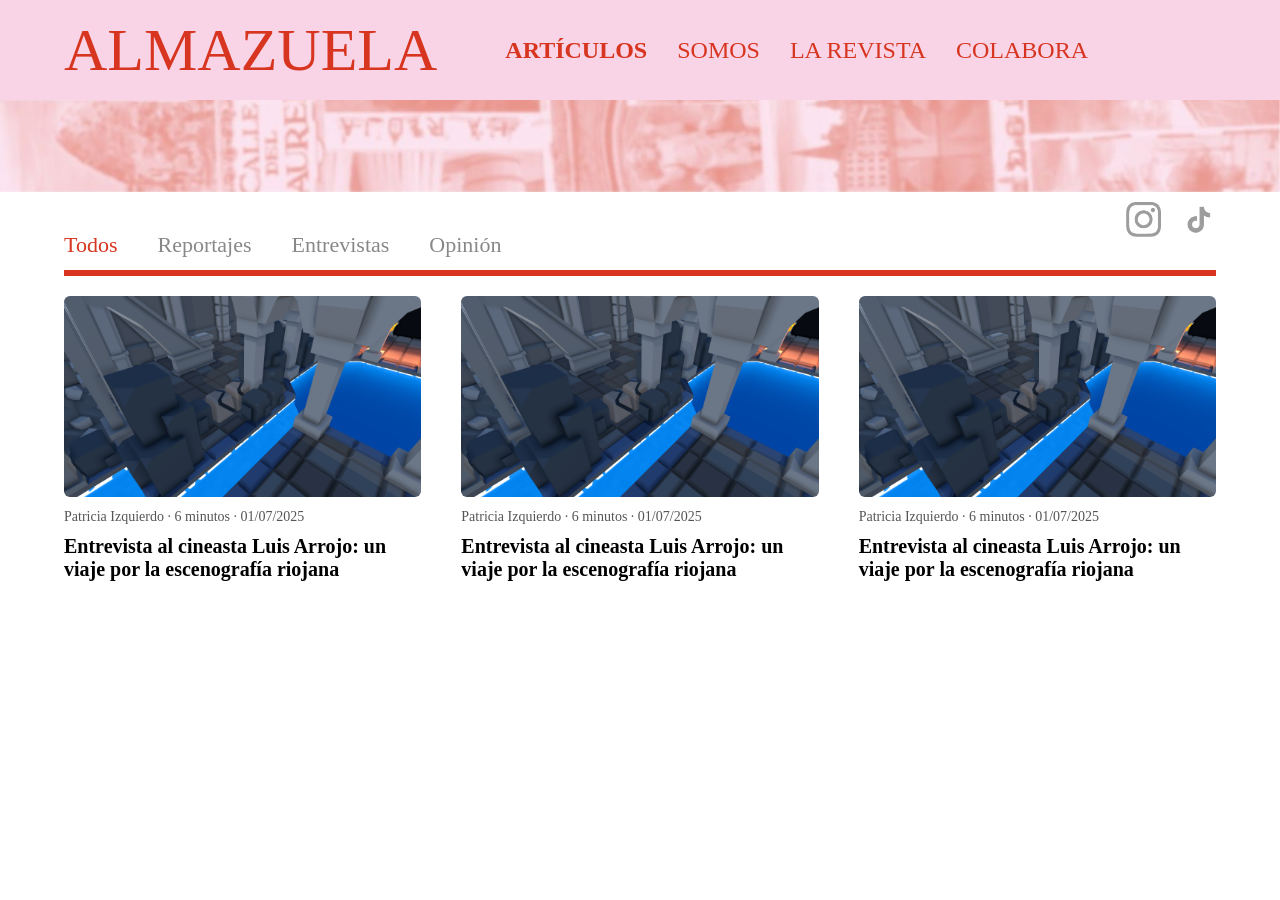
==== index.html @ 8d4330dc "Subpages" ====
<!DOCTYPE html> 
<html lang="es"> 
<head> 
    <meta charset="UTF-8" />
    <meta name="viewport" content="width=device-width, initial-scale=1.0" /> 
    <title>Mi Web en GitHub Pages</title> <link rel="stylesheet" href="css/styles.css" />

</head>
<body>
    <header id="js-header">
        <h1 id="logo">ALMAZUELA</h1>
        <nav>
            <a class="headerLinkSelected">ARTÍCULOS</a>
            <a class="headerLink" href="aboutUs.html">SOMOS</a>
            <a class="headerLink" href="magazine.html">LA REVISTA</a>
            <a class="headerLink" href="collaborate.html">COLABORA</a>
        </nav>
    </header>

    <div class="flag">
        <img class="flag-img" src="img/Header.png" alt="flag"/>

        <div class="social-bar"> 
            <a href="https://www.instagram.com/almazuelarevista/" target="_blank">
                <img src="img/Instagram.png" alt="Instagram" class="social-icon">
            </a>
            <a href="https://www.tiktok.com/">
                <img src="img/Tiktok.png" alt="Tiktok" class="social-icon">
            </a>
        </div>
    </div>


    <div class="selector">
        <button class="selector-btn active" data-filter="todos">Todos</button>
        <button class="selector-btn" data-filter="reportajes">Reportajes</button>
        <button class="selector-btn" data-filter="entrevistas">Entrevistas</button>
        <button class="selector-btn" data-filter="opinion">Opinión</button>
    </div>

    <div id="articles-container" class="articles-grid"></div>
    
    <script src="js/header.js"></script>
    <script src="js/data.js"></script>
    <script src="js/articles.js"></script>

</body>
---- css/styles.css ----
@font-face {
    font-family: "Bright Sunshine";
    src: url("../fonts/BrightSunshineDemo.ttf") format("truetype");
    font-weight: normal;
    font-style: normal;
}

body {
    margin: 0;
    padding: 0;
    box-sizing: border-box;
}

*, *::before, *::after {
    box-sizing: inherit;
}

a {
    text-decoration: none;
    color: #fcfcfc;
    font-weight: 300;
    transition: color 0.3s;
}

a:hover {
    color: #fff;
}

header {
    width: 100%;
    height: 100px;
    position: fixed;
    top: 0;
    left: 0;
    z-index: 999;
    background-color: #F9D3E6;
    display: flex;
    align-items: center;
    justify-content: space-between;
    transition: height 0.3s;
}

#logo {
    margin-left: 5%;
    font-family: Impact;
    font-size: 60px;
    font-weight: 400;
    color: #D7351F;
    line-height: 1;
    transition: all 0.3s;
}

header nav {
    margin-right: 15%;
    display: flex;
    gap: 30px;
}

header nav a {
    font-family: "Segoe UI";
    font-size: 24px;
    color: #D7351F;
    font-weight: 400;
    transition: color 0.3s;
}

.headerLinkSelected {
    font-weight: 700;
}

header nav a:hover {
    color: #fff;
}

header.smaller {
    height: 75px;
}

header.smaller #logo {
    font-size: 35px;
    line-height: 75px;
}

header.smaller nav a {
    line-height: 75px;
}


.social-bar {
    position: fixed;
    top: 110px;
    right: 5%;
    display: flex;
    gap: 20px;
}

.social-icon {
    width: 35px;
    height: 35px;
    object-fit: contain;
    cursor: pointer;
    transition: transform 0.2s;
}

.social-icon:hover {
    transform: scale(1.15);
}

footer {
    background-color: #3c3c3c;
    text-align: center;
    min-height: 17em;
    color: #bababa;
}

footer a {
    text-decoration: underline;
    color: #bababa;
}

footer a:hover {
    color: #fd5559;
}

footer ul {
    list-style: none;
    margin-top: 2em;
    padding: 0;
}

footer ul li {
    margin: 0;
    padding: 0;
}

@media (max-width: 760px) {
    header {
        flex-direction: column;
        height: auto;
        padding: 10px 0;
    }

    header h1#logo {
        margin-left: 0;
        text-align: center;
        font-size: 40px;
        line-height: 1.2;
    }

    header nav {
        margin-right: 0;
        gap: 15px;
    }

    header nav a {
        line-height: 40px;
    }

    .social-bar {
        position: static;
        justify-content: center;
        margin-top: 10px;
    }
}

@media (max-width: 600px) {
    footer a {
        display: block;
    }
}

.flag {
    position: relative;
    margin-top: 70px;
    width: 100%;
    z-index: 1;
}

.flag-img {
    width: 100%;
    height: auto; 
    display: block;
}

.social-bar {
    position: absolute;
    top: 100%;
    right: 5%;
    margin-top: 10px;
    display: flex;
    gap: 20px;
}

.social-icon {
    width: 35px;
    height: 35px;
    object-fit: contain;
    cursor: pointer;
    transition: transform 0.2s ease;
}

.social-icon:hover {
    transform: scale(1.15);
}


.selector {
    margin: 40px auto 20px auto;
    width: 90%;
    display: flex;
    gap: 40px;
    padding-bottom: 12px;
    border-bottom: 6px solid #D7351F;
}

.selector-btn {
    background: none;
    border: none;
    font-size: 22px;
    font-family: 'Segoe UI';
    color: #888;
    cursor: pointer;
    padding: 0;
    transition: color 0.2s ease;
}

.selector-btn:hover {
    color: #D7351F;
}

.selector-btn.active {
    color: #D7351F;
}

.selector-btn.active::after {
    content: none;
}

.articles-grid {
    width: 90%;
    margin: 0 auto;
    display: grid;
    grid-template-columns: repeat(3, 1fr);
    gap: 40px;
}

.articles {
    cursor: pointer;
    font-family: "Segoe UI";
}

.articles img {
    width: 100%;
    height: auto;
    border-radius: 6px;
}

.articles .meta {
    font-size: 14px;
    color: #555;
    margin-top: 8px;
    font-family: "Segoe UI";
}

.articles .titulo {
    font-size: 20px;
    font-weight: bold;
    margin-top: 10px;
    font-family: "Segoe UI";
}

.article-wrapper {
    width: 33%;
    margin: 150px auto;
    font-family: "Segoe UI";
    color: black;
}

.article-title {
    font-size: 36px;
    font-weight: 700;
    margin-bottom: 10px;
}

.article-meta {
    font-size: 14px;
    color: #777;
    margin-bottom: 25px;
}

.article-subtitle {
    font-size: 24px;
    font-weight: 700;
    color: #D7351F;
    margin-bottom: 20px;
}

.article-body {
    font-size: 18px;
    line-height: 1.6;
    margin-bottom: 30px;
}

.article-image {
    width: 100%;
    margin-bottom: 5px;
}

.article-caption {
    font-size: 14px;
    font-style: italic;
    color: #555;
    margin-bottom: 40px;
}

/* --- ABOUT US PAGE --- */

.about-wrapper {
    width: 50%;
    margin: 180px auto 120px;
    font-family: "Segoe UI";
    color: black;
    text-align: center;
}

.about-title {
    font-size: 70px;
    font-weight: 500;
    font-family: Impact, Haettenschweiler, 'Arial Narrow Bold', sans-serif;
    color: #D7351F;
    margin-bottom: 0px;
    text-align: center;
}

.about-title-2 {
    font-family: "Bright Sunshine", "Segoe UI", sans-serif;
    font-size: 200px;
    font-weight: normal;
    color: #D7351F;
    margin-top: 0px;
    margin-bottom: 30px;
    text-align: center;
}

.about-subtitle {
    font-size: 60px;
    font-weight: 500;
    font-family: Impact, Haettenschweiler, 'Arial Narrow Bold', sans-serif;
    color: #000;
    margin-bottom: 40px;
    text-align: center;
}

.about-body {
    font-size: 20px;
    line-height: 1.7;
    margin-bottom: 25px;
    text-align: justify;
    margin-left: auto;
    margin-right: auto;
}

.about-image {
    width: 100%;
    margin-top: 20px;
}

/* --- MAGAZINE --- */

.magazine-wrapper {
    width: 70%;
    margin: 180px auto 120px;
    font-family: "Segoe UI";
    color: black;
    text-align: center;
}

.magazine-grid {
    display: grid;
    grid-template-columns: 1fr 1fr;
    gap: 60px;
}

.magazine-item {
    text-align: center;
}

.magazine-number {
    font-size: 70px;
    font-weight: 500;
    font-family: Impact, Haettenschweiler, 'Arial Narrow Bold', sans-serif;
    color: #D7351F;
    margin-bottom: 0px;
    text-align: center;
}

.magazine-name {
    font-family: "Bright Sunshine", "Segoe UI", sans-serif;
    font-size: 70px;
    font-weight: normal;
    color: #D7351F;
    margin-top: 0px;
    margin-bottom: 30px;
    text-align: center;
}

.magazine-image {
    width: 100%;
    max-width: 420px;
    height: auto;
    margin: 0 auto 15px;
    display: block;
    object-fit: contain;
    transition: transform 0.3s ease;
}

.magazine-image:hover {
    transform: scale(1.05);
}


.magazine-link {
    font-size: 18px;
    color: #D7351F;
    text-decoration: none;
    font-weight: 600;
}

/* --- COLLABORATE --- */

.collaborate {
  width: 60vw;
  max-width: none;
  margin: 40px auto;
  padding: 0 20px;
  font-family: "Inter", sans-serif;
  color: #222;
}

.collaborate-mail-link {
  color: inherit !important;
  font-weight: 700;
  text-decoration: none;
  display: inline !important;
  margin: 0 !important;
}

.collaborators-title,
.intro-section p {
  font-size: 20px;
  font-family: 'Segoe UI', Tahoma, Geneva, Verdana, sans-serif;
  line-height: 1.6;
  margin-bottom: 20px;
  text-align: justify;
}

.intro-section a {
  display: block;
  text-align: center;
  font-size: 60px;
  font-weight: 500;
  font-family: Impact, Haettenschweiler, 'Arial Narrow Bold', sans-serif;
  color: #000;
  margin-bottom: 40px;
}

.intro-section a.collaborate-mail-link {
  display: inline;
  font-size: inherit;
  font-family: inherit;
  font-weight: 700;
  color: inherit;
  margin: 0;
  text-align: inherit;
  text-decoration: none;
}

.intro-section a:hover {
  text-decoration: underline;
}

.collaborators-title {
  width: 60vw;
  margin: 40px auto 20px auto;
  font-size: 20px;
  font-family: "Inter", sans-serif;
  line-height: 1.6;
  text-align: left;
}

.contributors-section {
  width: 80vw;
  margin: 20px auto 60px auto;
  display: flex;
  justify-content: space-between;
  gap: 20px;
  font-family: "Inter", sans-serif;
  color: #222;
}

.contributor {
  display: flex;
  flex-direction: column;
  align-items: center;
  width: 18%;
  text-align: center;
}

.contributor img {
  width: 100%;
  max-width: 80%;
  height: auto;
  object-fit: cover;
  border-radius: 6px;
  margin-bottom: 10px;
}

.contributor-name {
  font-weight: 400;
  font-size: 24px;
  margin: 8px 0 2px 0;
  font-family: Impact, Haettenschweiler, 'Arial Narrow Bold', sans-serif
}

.contributor-role {
  font-size: 16px;
  line-height: 1.3;
  margin: 0;
  font-family: 'Segoe UI', Tahoma, Geneva, Verdana, sans-serif;
}
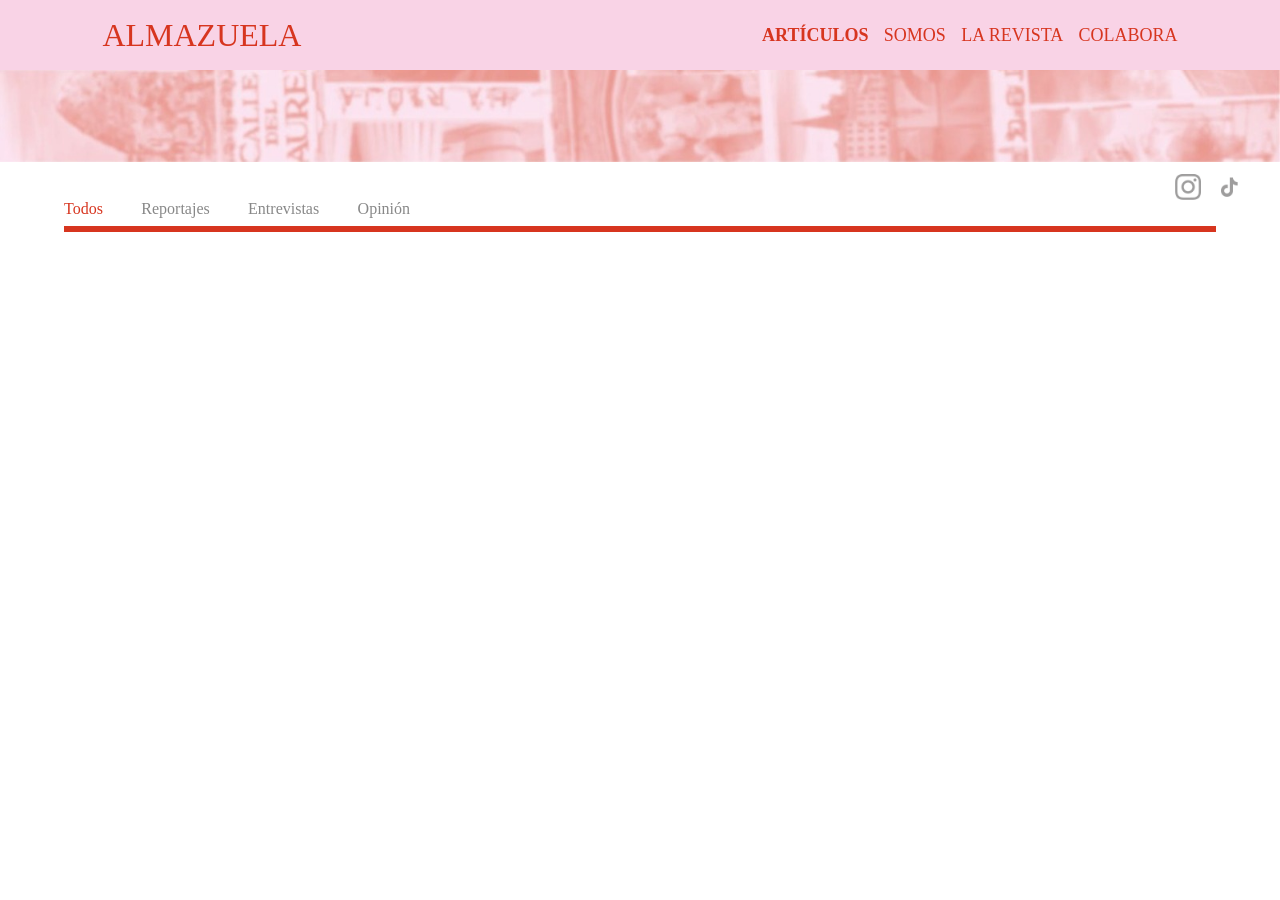
==== commit df775eab: "Several code changes" ====
--- a/index.html
+++ b/index.html
@@ -3,19 +3,25 @@
 <head> 
     <meta charset="UTF-8" />
     <meta name="viewport" content="width=device-width, initial-scale=1.0" /> 
-    <title>Mi Web en GitHub Pages</title> <link rel="stylesheet" href="css/styles.css" />
+    <title>Almazuela</title> <link rel="stylesheet" href="css/styles.css" />
 
 </head>
 <body>
     <header id="js-header">
-        <h1 id="logo">ALMAZUELA</h1>
-        <nav>
+        <h1 id="logo">
+            <a href="aboutUs.html">ALMAZUELA</a>
+        </h1>
+
+        <button class="menu-toggle" id="menuToggle">☰</button>
+
+        <nav id="mobileMenu">
             <a class="headerLinkSelected">ARTÍCULOS</a>
             <a class="headerLink" href="aboutUs.html">SOMOS</a>
             <a class="headerLink" href="magazine.html">LA REVISTA</a>
             <a class="headerLink" href="collaborate.html">COLABORA</a>
         </nav>
     </header>
+
 
     <div class="flag">
         <img class="flag-img" src="img/Header.png" alt="flag"/>
@@ -24,7 +30,7 @@
             <a href="https://www.instagram.com/almazuelarevista/" target="_blank">
                 <img src="img/Instagram.png" alt="Instagram" class="social-icon">
             </a>
-            <a href="https://www.tiktok.com/">
+            <a href="https://www.tiktok.com/discover/almazuela">
                 <img src="img/Tiktok.png" alt="Tiktok" class="social-icon">
             </a>
         </div>
--- a/css/styles.css
+++ b/css/styles.css
@@ -1,3 +1,7 @@
+/* --------------------------------------------- */
+/* RESET + GLOBAL */
+/* --------------------------------------------- */
+
 @font-face {
     font-family: "Bright Sunshine";
     src: url("../fonts/BrightSunshineDemo.ttf") format("truetype");
@@ -5,14 +9,15 @@
     font-style: normal;
 }
 
+*,
+*::before,
+*::after {
+    box-sizing: border-box;
+}
+
 body {
     margin: 0;
     padding: 0;
-    box-sizing: border-box;
-}
-
-*, *::before, *::after {
-    box-sizing: inherit;
 }
 
 a {
@@ -20,15 +25,20 @@
     color: #fcfcfc;
     font-weight: 300;
     transition: color 0.3s;
+    font-size: clamp(14px, 0.9vw, 20px);
 }
 
 a:hover {
     color: #fff;
 }
 
+/* --------------------------------------------- */
+/* HEADER */
+/* --------------------------------------------- */
+
 header {
     width: 100%;
-    height: 100px;
+    height: clamp(70px, 4vw, 100px);
     position: fixed;
     top: 0;
     left: 0;
@@ -37,186 +47,126 @@
     display: flex;
     align-items: center;
     justify-content: space-between;
-    transition: height 0.3s;
+    padding: 0 clamp(10px, 2vw, 40px);
 }
 
 #logo {
-    margin-left: 5%;
+    margin-left: clamp(10px, 3vw, 125px);
     font-family: Impact;
-    font-size: 60px;
+    font-size: clamp(32px, 2.4vw, 60px);
     font-weight: 400;
     color: #D7351F;
     line-height: 1;
-    transition: all 0.3s;
-}
-
-header nav {
-    margin-right: 15%;
+}
+
+#logo a {
+    all: inherit;         
+    text-decoration: none;
+    display: inline-block;
+}
+
+
+#mobileMenu {
     display: flex;
-    gap: 30px;
-}
-
-header nav a {
+    margin-right: clamp(10px, 6vw, 375px);
+    gap: clamp(10px, 1.2vw, 30px);
+}
+
+#mobileMenu a {
     font-family: "Segoe UI";
-    font-size: 24px;
+    font-size: clamp(18px, 1.2vw, 24px);
     color: #D7351F;
     font-weight: 400;
-    transition: color 0.3s;
 }
 
 .headerLinkSelected {
-    font-weight: 700;
-}
-
-header nav a:hover {
-    color: #fff;
-}
+    font-weight: 800 !important;
+} 
+
+.menu-toggle {
+    display: none;
+    background: none;
+    border: none;
+    font-size: clamp(28px, 1.6vw, 40px);
+    color: #D7351F;
+    cursor: pointer;
+    margin-right: clamp(10px, 2vw, 40px);
+}
+
+/* HEADER SCROLL */
 
 header.smaller {
-    height: 75px;
+    height: clamp(60px, 3vw, 75px);
 }
 
 header.smaller #logo {
-    font-size: 35px;
-    line-height: 75px;
-}
-
-header.smaller nav a {
-    line-height: 75px;
-}
-
+    font-size: clamp(24px, 1.4vw, 35px);
+}
+
+header.smaller #mobileMenu a {
+    line-height: clamp(30px, 2vw, 75px);
+}
+
+/* --------------------------------------------- */
+/* SOCIAL BAR */
+/* --------------------------------------------- */
 
 .social-bar {
-    position: fixed;
-    top: 110px;
-    right: 5%;
+    position: absolute;
+    top: 100%;
+    right: clamp(10px, 3vw, 80px);
+    margin-top: clamp(10px, 1vw, 20px);
     display: flex;
-    gap: 20px;
+    gap: clamp(10px, 1.2vw, 20px);
 }
 
 .social-icon {
-    width: 35px;
-    height: 35px;
+    width: clamp(20px, 2vw, 35px);
+    height: clamp(20px, 2vw, 35px);
     object-fit: contain;
     cursor: pointer;
     transition: transform 0.2s;
+    border-radius: clamp(2px, 0.4vw, 6px);
 }
 
 .social-icon:hover {
     transform: scale(1.15);
 }
 
-footer {
-    background-color: #3c3c3c;
-    text-align: center;
-    min-height: 17em;
-    color: #bababa;
-}
-
-footer a {
-    text-decoration: underline;
-    color: #bababa;
-}
-
-footer a:hover {
-    color: #fd5559;
-}
-
-footer ul {
-    list-style: none;
-    margin-top: 2em;
-    padding: 0;
-}
-
-footer ul li {
-    margin: 0;
-    padding: 0;
-}
-
-@media (max-width: 760px) {
-    header {
-        flex-direction: column;
-        height: auto;
-        padding: 10px 0;
-    }
-
-    header h1#logo {
-        margin-left: 0;
-        text-align: center;
-        font-size: 40px;
-        line-height: 1.2;
-    }
-
-    header nav {
-        margin-right: 0;
-        gap: 15px;
-    }
-
-    header nav a {
-        line-height: 40px;
-    }
-
-    .social-bar {
-        position: static;
-        justify-content: center;
-        margin-top: 10px;
-    }
-}
-
-@media (max-width: 600px) {
-    footer a {
-        display: block;
-    }
-}
+/* --------------------------------------------- */
+/* FLAG SECTION */
+/* --------------------------------------------- */
 
 .flag {
     position: relative;
-    margin-top: 70px;
+    margin-top: clamp(40px, 3vw, 70px);
     width: 100%;
     z-index: 1;
 }
 
 .flag-img {
     width: 100%;
-    height: auto; 
+    height: auto;
     display: block;
 }
 
-.social-bar {
-    position: absolute;
-    top: 100%;
-    right: 5%;
-    margin-top: 10px;
-    display: flex;
-    gap: 20px;
-}
-
-.social-icon {
-    width: 35px;
-    height: 35px;
-    object-fit: contain;
-    cursor: pointer;
-    transition: transform 0.2s ease;
-}
-
-.social-icon:hover {
-    transform: scale(1.15);
-}
-
+/* --------------------------------------------- */
+/* SELECTOR SUPERIOR */
+/* --------------------------------------------- */
 
 .selector {
-    margin: 40px auto 20px auto;
+    margin: clamp(20px, 3vw, 40px) auto clamp(10px, 2vw, 20px) auto;
     width: 90%;
     display: flex;
-    gap: 40px;
-    padding-bottom: 12px;
-    border-bottom: 6px solid #D7351F;
+    gap: clamp(20px, 3vw, 40px);
+    padding-bottom: clamp(6px, 0.6vw, 12px);
+    border-bottom: clamp(3px, 0.6vw, 6px) solid #D7351F;
 }
 
 .selector-btn {
     background: none;
     border: none;
-    font-size: 22px;
+    font-size: clamp(16px, 1.2vw, 22px);
     font-family: 'Segoe UI';
     color: #888;
     cursor: pointer;
@@ -232,16 +182,16 @@
     color: #D7351F;
 }
 
-.selector-btn.active::after {
-    content: none;
-}
+/* --------------------------------------------- */
+/* ARTICLES GRID */
+/* --------------------------------------------- */
 
 .articles-grid {
     width: 90%;
     margin: 0 auto;
     display: grid;
     grid-template-columns: repeat(3, 1fr);
-    gap: 40px;
+    gap: clamp(20px, 3vw, 40px);
 }
 
 .articles {
@@ -252,279 +202,394 @@
 .articles img {
     width: 100%;
     height: auto;
-    border-radius: 6px;
+    border-radius: clamp(2px, 0.4vw, 6px);
 }
 
 .articles .meta {
-    font-size: 14px;
+    font-size: clamp(12px, 0.8vw, 14px);
     color: #555;
-    margin-top: 8px;
-    font-family: "Segoe UI";
+    margin-top: clamp(4px, 0.6vw, 8px);
 }
 
 .articles .titulo {
-    font-size: 20px;
+    font-size: clamp(16px, 1.2vw, 20px);
     font-weight: bold;
-    margin-top: 10px;
-    font-family: "Segoe UI";
-}
+    margin-top: clamp(6px, 0.8vw, 10px);
+}
+
+/* --------------------------------------------- */
+/* ARTICLE PAGE */
+/* --------------------------------------------- */
 
 .article-wrapper {
-    width: 33%;
-    margin: 150px auto;
+    width: clamp(260px, 33%, 900px);
+    margin: clamp(80px, 10vw, 150px) auto;
     font-family: "Segoe UI";
     color: black;
 }
 
 .article-title {
-    font-size: 36px;
+    font-size: clamp(24px, 2vw, 36px);
     font-weight: 700;
-    margin-bottom: 10px;
+    margin-bottom: clamp(6px, 0.8vw, 10px);
 }
 
 .article-meta {
-    font-size: 14px;
+    font-size: clamp(12px, 0.8vw, 14px);
     color: #777;
-    margin-bottom: 25px;
+    margin-bottom: clamp(15px, 1.6vw, 25px);
 }
 
 .article-subtitle {
-    font-size: 24px;
+    font-size: clamp(18px, 1.6vw, 24px);
     font-weight: 700;
     color: #D7351F;
-    margin-bottom: 20px;
+    margin-bottom: clamp(10px, 1.2vw, 20px);
 }
 
 .article-body {
-    font-size: 18px;
+    font-size: clamp(14px, 1.2vw, 18px);
     line-height: 1.6;
-    margin-bottom: 30px;
+    margin-bottom: clamp(20px, 2vw, 30px);
 }
 
 .article-image {
     width: 100%;
-    margin-bottom: 5px;
+    margin-bottom: clamp(4px, 0.6vw, 5px);
 }
 
 .article-caption {
-    font-size: 14px;
+    font-size: clamp(12px, 0.8vw, 14px);
     font-style: italic;
     color: #555;
-    margin-bottom: 40px;
-}
-
-/* --- ABOUT US PAGE --- */
-
-.about-wrapper {
-    width: 50%;
-    margin: 180px auto 120px;
+    margin-bottom: clamp(20px, 3vw, 40px);
+}
+
+/* --------------------------------------------- */
+/* MAGAZINE */
+/* --------------------------------------------- */
+
+.magazine-wrapper {
+    width: clamp(300px, 70%, 1800px);
+    margin: clamp(120px, 12vw, 180px) auto clamp(80px, 8vw, 120px);
     font-family: "Segoe UI";
     color: black;
     text-align: center;
 }
 
-.about-title {
-    font-size: 70px;
+.magazine-grid {
+    display: grid;
+    grid-template-columns: 1fr 1fr;
+    gap: clamp(30px, 4vw, 60px);
+}
+
+.magazine-item {
+    text-align: center;
+}
+
+.magazine-number {
+    font-size: clamp(40px, 3vw, 70px);
     font-weight: 500;
     font-family: Impact, Haettenschweiler, 'Arial Narrow Bold', sans-serif;
     color: #D7351F;
-    margin-bottom: 0px;
+    margin-bottom: 0;
+}
+
+.magazine-name {
+    font-family: "Bright Sunshine", "Segoe UI", sans-serif;
+    font-size: clamp(40px, 4vw, 70px);
+    font-weight: normal;
+    color: #D7351F;
+    margin-top: 0;
+    margin-bottom: clamp(10px, 2vw, 30px);
+}
+
+.magazine-image {
+    width: 100%;
+    max-width: clamp(200px, 16vw, 420px);
+    height: auto;
+    margin: 0 auto clamp(10px, 1.2vw, 15px);
+    display: block;
+    object-fit: contain;
+    transition: transform 0.3s ease;
+    border-radius: clamp(2px, 0.4vw, 6px);
+}
+
+.magazine-image:hover {
+    transform: scale(1.05);
+}
+
+.magazine-link {
+    font-size: clamp(14px, 1.2vw, 18px);
+    color: #D7351F;
+    text-decoration: none;
+    font-weight: 600;
+}
+
+/* --------------------------------------------- */
+/* ABOUT US */
+/* --------------------------------------------- */
+
+.about-wrapper {
+    width: clamp(300px, 50%, 1250px);
+    margin: clamp(120px, 12vw, 180px) auto clamp(80px, 8vw, 120px);
+    font-family: "Segoe UI";
+    color: black;
     text-align: center;
+}
+
+.about-title {
+    font-size: clamp(40px, 3vw, 70px);
+    font-weight: 500;
+    font-family: Impact, Haettenschweiler, 'Arial Narrow Bold', sans-serif;
+    color: #D7351F;
+    margin-bottom: 0;
 }
 
 .about-title-2 {
     font-family: "Bright Sunshine", "Segoe UI", sans-serif;
-    font-size: 200px;
-    font-weight: normal;
-    color: #D7351F;
-    margin-top: 0px;
-    margin-bottom: 30px;
-    text-align: center;
-}
-
-.about-subtitle {
-    font-size: 60px;
+    font-size: clamp(80px, 8vw, 200px);
+    color: #D7351F;
+    margin-top: 0;
+    margin-bottom: clamp(10px, 2vw, 30px);
+}
+
+.about-title-3 {
+    font-family: "Bright Sunshine", "Segoe UI", sans-serif;
+    font-size: clamp(50px, 4vw, 100px);
+    color: #D7351F;
+    margin-top: 0;
+    margin-bottom: clamp(-20px, -1vw, -30px);
+}
+
+.about-title-4 {
+    font-size: clamp(40px, 3vw, 70px);
     font-weight: 500;
     font-family: Impact, Haettenschweiler, 'Arial Narrow Bold', sans-serif;
-    color: #000;
-    margin-bottom: 40px;
-    text-align: center;
-}
-
-.about-body {
-    font-size: 20px;
+    color: #D7351F;
+    margin-top: clamp(-20px, -1vw, -30px);
+    margin-bottom: clamp(20px, 3vw, 40px);
+}
+
+.about-body,
+.about-body-2,
+.about-body-3 {
+    font-size: clamp(14px, 1.2vw, 20px);
     line-height: 1.7;
-    margin-bottom: 25px;
+    margin-bottom: clamp(15px, 1.6vw, 25px);
     text-align: justify;
     margin-left: auto;
     margin-right: auto;
 }
 
+.about-body-3 {
+    color: #D7351F;
+}
+
 .about-image {
     width: 100%;
-    margin-top: 20px;
-}
-
-/* --- MAGAZINE --- */
-
-.magazine-wrapper {
-    width: 70%;
-    margin: 180px auto 120px;
+    height: clamp(250px, 22vw, 550px);
+    object-fit: cover;
+    display: block;
+    margin: clamp(20px, 3vw, 40px) 0;
+    border-radius: clamp(2px, 0.4vw, 6px);
+}
+
+/* --------------------------------------------- */
+/* TEAM SECTION */
+/* --------------------------------------------- */
+
+.team-section {
+    width: 100%;
+    margin: clamp(40px, 4vw, 60px) auto clamp(80px, 8vw, 120px);
+    display: flex;
+    justify-content: space-between;
+    gap: clamp(20px, 3vw, 40px);
+}
+
+.team-leader {
+    width: 100%;
+    height: clamp(250px, 22vw, 550px);
+    object-fit: cover;
+    display: block;
+    margin-top: clamp(20px, 3vw, 40px);
+    margin-bottom: clamp(6px, 0.8vw, 10px);
+    border-radius: clamp(2px, 0.4vw, 6px);
+}
+
+.team-member {
+    width: 33%;
+    text-align: center;
     font-family: "Segoe UI";
-    color: black;
+}
+
+.team-member img {
+    width: 100%;
+    aspect-ratio: 3 / 4;
+    object-fit: cover;
+    border-radius: clamp(2px, 0.4vw, 6px);
+    margin-bottom: clamp(6px, 0.8vw, 10px);
+}
+
+.team-role {
+    font-size: clamp(12px, 1vw, 16px);
+    line-height: 1.4;
+    margin-top: clamp(4px, 0.6vw, 5px);
+}
+
+/* --------------------------------------------- */
+/* COLLABORATE */
+/* --------------------------------------------- */
+
+.collaborate {
+    width: clamp(300px, 60vw, 1500px);
+    margin: clamp(20px, 4vw, 40px) auto;
+    padding: 0 clamp(10px, 2vw, 20px);
+    font-family: "Inter", sans-serif;
+    color: #222;
+}
+
+.collaborate-mail-link {
+    color: inherit;
+    font-weight: 700;
+    text-decoration: none;
+}
+
+.intro-section p {
+    font-size: clamp(14px, 1.2vw, 20px);
+    line-height: 1.6;
+    margin-bottom: clamp(10px, 2vw, 20px);
+    text-align: justify;
+}
+
+.intro-section a {
+    display: block;
     text-align: center;
 }
 
-.magazine-grid {
-    display: grid;
-    grid-template-columns: 1fr 1fr;
-    gap: 60px;
-}
-
-.magazine-item {
-    text-align: center;
-}
-
-.magazine-number {
-    font-size: 70px;
-    font-weight: 500;
-    font-family: Impact, Haettenschweiler, 'Arial Narrow Bold', sans-serif;
-    color: #D7351F;
-    margin-bottom: 0px;
-    text-align: center;
-}
-
-.magazine-name {
-    font-family: "Bright Sunshine", "Segoe UI", sans-serif;
-    font-size: 70px;
-    font-weight: normal;
-    color: #D7351F;
-    margin-top: 0px;
-    margin-bottom: 30px;
-    text-align: center;
-}
-
-.magazine-image {
-    width: 100%;
-    max-width: 420px;
-    height: auto;
-    margin: 0 auto 15px;
-    display: block;
-    object-fit: contain;
-    transition: transform 0.3s ease;
-}
-
-.magazine-image:hover {
-    transform: scale(1.05);
-}
-
-
-.magazine-link {
-    font-size: 18px;
-    color: #D7351F;
-    text-decoration: none;
-    font-weight: 600;
-}
-
-/* --- COLLABORATE --- */
-
-.collaborate {
-  width: 60vw;
-  max-width: none;
-  margin: 40px auto;
-  padding: 0 20px;
-  font-family: "Inter", sans-serif;
-  color: #222;
-}
-
-.collaborate-mail-link {
-  color: inherit !important;
-  font-weight: 700;
-  text-decoration: none;
-  display: inline !important;
-  margin: 0 !important;
-}
-
-.collaborators-title,
-.intro-section p {
-  font-size: 20px;
-  font-family: 'Segoe UI', Tahoma, Geneva, Verdana, sans-serif;
-  line-height: 1.6;
-  margin-bottom: 20px;
-  text-align: justify;
-}
-
-.intro-section a {
-  display: block;
-  text-align: center;
-  font-size: 60px;
-  font-weight: 500;
-  font-family: Impact, Haettenschweiler, 'Arial Narrow Bold', sans-serif;
-  color: #000;
-  margin-bottom: 40px;
-}
-
-.intro-section a.collaborate-mail-link {
-  display: inline;
-  font-size: inherit;
-  font-family: inherit;
-  font-weight: 700;
-  color: inherit;
-  margin: 0;
-  text-align: inherit;
-  text-decoration: none;
-}
-
-.intro-section a:hover {
-  text-decoration: underline;
-}
-
-.collaborators-title {
-  width: 60vw;
-  margin: 40px auto 20px auto;
-  font-size: 20px;
-  font-family: "Inter", sans-serif;
-  line-height: 1.6;
-  text-align: left;
-}
-
-.contributors-section {
-  width: 80vw;
-  margin: 20px auto 60px auto;
-  display: flex;
-  justify-content: space-between;
-  gap: 20px;
-  font-family: "Inter", sans-serif;
-  color: #222;
-}
-
-.contributor {
-  display: flex;
-  flex-direction: column;
-  align-items: center;
-  width: 18%;
-  text-align: center;
-}
-
-.contributor img {
-  width: 100%;
-  max-width: 80%;
-  height: auto;
-  object-fit: cover;
-  border-radius: 6px;
-  margin-bottom: 10px;
-}
-
-.contributor-name {
-  font-weight: 400;
-  font-size: 24px;
-  margin: 8px 0 2px 0;
-  font-family: Impact, Haettenschweiler, 'Arial Narrow Bold', sans-serif
-}
-
-.contributor-role {
-  font-size: 16px;
-  line-height: 1.3;
-  margin: 0;
-  font-family: 'Segoe UI', Tahoma, Geneva, Verdana, sans-serif;
+.contribute-image {
+    width: clamp(120px, 35%, 600px);
+    margin-top: clamp(6px, 1vw, 10px);
+    border-radius: clamp(2px, 0.4vw, 6px);
+}
+
+/* --------------------------------------------- */
+/* MOBILE BREAKPOINT */
+/* --------------------------------------------- */
+
+@media (max-width: 900px) {
+
+    .menu-toggle {
+        display: flex;
+        align-items: center;
+        z-index: 1001;
+    }
+
+    #mobileMenu {
+        position: fixed;
+        top: clamp(70px, 4vw, 100px); 
+        left: 0;
+        width: 100%;
+        background: #F9D3E6;
+        flex-direction: column;
+        align-items: center;
+        gap: clamp(10px, 3vw, 20px);
+        padding: clamp(10px, 3vw, 20px) 0;
+        display: none;
+        margin-right: 0;
+        z-index: 1000;
+    }
+
+    #mobileMenu.open {
+        display: flex;
+    }
+
+    #mobileMenu a {
+        font-size: clamp(18px, 4vw, 26px);
+        line-height: 1.4;
+    }
+
+    .social-bar {
+        position: static;
+        display: flex;          
+        justify-content: flex-end;
+        margin-top: clamp(10px, 3vw, 20px);
+        width: 100%;
+        padding-right: clamp(10px, 3vw, 20px);
+    }
+
+    .flag {
+        margin-top: clamp(70px, 8vw, 100px);
+    }
+
+    .flag-img {
+        width: 100%;
+        height: auto;
+        display: block;
+    }
+
+    header.menu-open {
+        height: clamp(70px, 4vw, 100px);
+    }
+
+    header.menu-open #logo {
+        font-size: clamp(32px, 2.4vw, 60px); 
+    }
+
+    .team-section {
+        flex-direction: row;
+        justify-content: center;
+        gap: clamp(10px, 3vw, 20px);
+        align-items: flex-start; 
+    }
+
+    .team-member {
+        width: 33%;
+        text-align: center;
+        display: flex;
+        flex-direction: column;
+        align-items: center;
+    }
+
+    .team-member img {
+        width: 100%;
+        aspect-ratio: 3 / 4;   
+        object-fit: cover;
+        border-radius: clamp(2px, 0.4vw, 6px);
+        flex-shrink: 0;        
+    }
+
+    .team-role {
+        margin-top: clamp(6px, 1vw, 10px);
+        min-height: 3.5em;     
+        display: flex;
+        align-items: center;
+        justify-content: center;
+    }
+
+    .about-wrapper,
+    .magazine-wrapper,
+    .article-wrapper,
+    .collaborate,
+    /* .team-section, */
+    .selector,
+    .articles-grid {
+        width: 80% !important; 
+        margin-left: auto;
+        margin-right: auto;
+    }
+
+    .about-wrapper,
+    .magazine-wrapper,
+    .article-wrapper {
+        max-width: none;
+    }
+
+    .magazine-grid {
+        grid-template-columns: 1fr;
+    }
+
+    .articles-grid {
+        grid-template-columns: 1fr;
+    }
 }
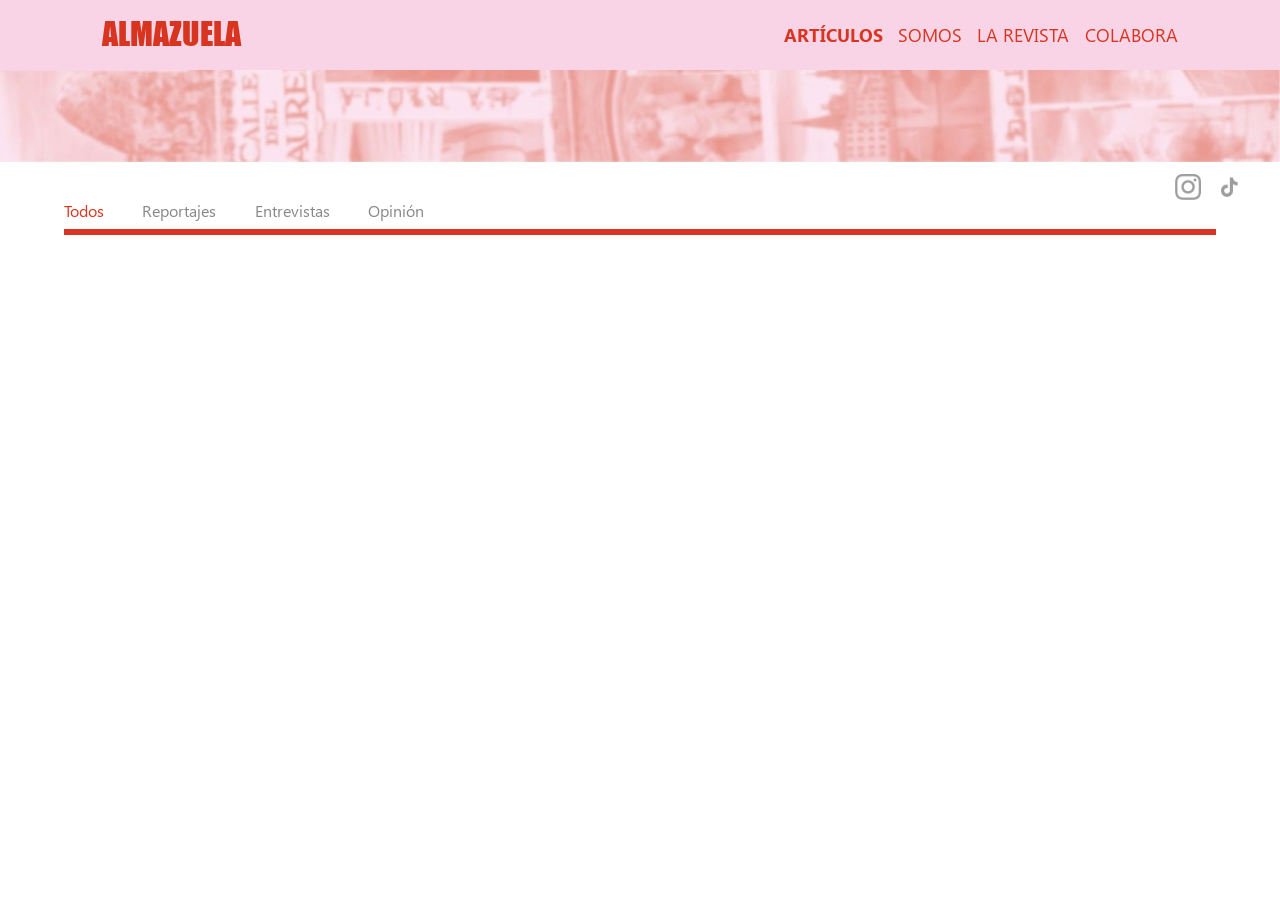
==== commit e8991216: "Try to turn off night mode" ====
--- a/index.html
+++ b/index.html
@@ -3,6 +3,7 @@
 <head> 
     <meta charset="UTF-8" />
     <meta name="viewport" content="width=device-width, initial-scale=1.0" /> 
+    <meta name="color-scheme" content="light">
     <title>Almazuela</title> <link rel="stylesheet" href="css/styles.css" />
 
 </head>
--- a/css/styles.css
+++ b/css/styles.css
@@ -7,6 +7,66 @@
     src: url("../fonts/BrightSunshineDemo.ttf") format("truetype");
     font-weight: normal;
     font-style: normal;
+}
+
+@font-face {
+    font-family: "SegoeCustom";
+    src: url("../fonts/segoeuithis.ttf") format("truetype");
+    font-weight: 400;
+}
+
+@font-face {
+    font-family: "SegoeCustom";
+    src: url("../fonts/segoeuithibd.ttf") format("truetype");
+    font-weight: 700;
+}
+
+@font-face {
+    font-family: "SegoeCustom";
+    src: url("../fonts/segoeuithisi.ttf") format("truetype");
+    font-weight: 400;
+    font-style: italic;
+}
+
+@font-face {
+    font-family: "SegoeCustom";
+    src: url("../fonts/segoeuithisz.ttf") format("truetype");
+    font-weight: 300;
+}
+
+@font-face {
+    font-family: "ImpactCustom";
+    src: url("../fonts/impact.ttf") format("truetype");
+    font-weight: 400;
+    font-style: normal;
+}
+
+@font-face {
+    font-family: "ImpactCustom";
+    src: url("../fonts/Impacted.ttf") format("truetype");
+    font-weight: 700;
+    font-style: normal;
+}
+
+@font-face {
+    font-family: "ImpactCustom";
+    src: url("../fonts/unicode.impact.ttf") format("truetype");
+    font-weight: 400;
+    font-style: normal;
+}
+
+:root {
+    color-scheme: light;
+}
+
+html {
+    color-scheme: only light;
+}
+
+html, body {
+    forced-color-adjust: none !important;
+    background-color: #ffffff !important;
+    color: #000000 !important;
 }
 
 *,
@@ -52,7 +112,7 @@
 
 #logo {
     margin-left: clamp(10px, 3vw, 125px);
-    font-family: Impact;
+    font-family: "ImpactCustom";
     font-size: clamp(32px, 2.4vw, 60px);
     font-weight: 400;
     color: #D7351F;
@@ -73,7 +133,7 @@
 }
 
 #mobileMenu a {
-    font-family: "Segoe UI";
+    font-family: "SegoeCustom";
     font-size: clamp(18px, 1.2vw, 24px);
     color: #D7351F;
     font-weight: 400;
@@ -167,7 +227,7 @@
     background: none;
     border: none;
     font-size: clamp(16px, 1.2vw, 22px);
-    font-family: 'Segoe UI';
+    font-family: 'SegoeCustom';
     color: #888;
     cursor: pointer;
     padding: 0;
@@ -196,7 +256,7 @@
 
 .articles {
     cursor: pointer;
-    font-family: "Segoe UI";
+    font-family: "SegoeCustom";
 }
 
 .articles img {
@@ -223,8 +283,8 @@
 
 .article-wrapper {
     width: clamp(260px, 33%, 900px);
-    margin: clamp(80px, 10vw, 150px) auto;
-    font-family: "Segoe UI";
+    margin: clamp(60px, 6vw, 90px) auto clamp(40px, 4vw, 60px);
+    font-family: "SegoeCustom";
     color: black;
 }
 
@@ -271,8 +331,8 @@
 
 .magazine-wrapper {
     width: clamp(300px, 70%, 1800px);
-    margin: clamp(120px, 12vw, 180px) auto clamp(80px, 8vw, 120px);
-    font-family: "Segoe UI";
+    margin: clamp(40px, 5vw, 80px) auto clamp(30px, 4vw, 60px);
+    font-family: "SegoeCustom";
     color: black;
     text-align: center;
 }
@@ -290,13 +350,13 @@
 .magazine-number {
     font-size: clamp(40px, 3vw, 70px);
     font-weight: 500;
-    font-family: Impact, Haettenschweiler, 'Arial Narrow Bold', sans-serif;
+    font-family: "ImpactCustom", Haettenschweiler, 'Arial Narrow Bold', sans-serif;
     color: #D7351F;
     margin-bottom: 0;
 }
 
 .magazine-name {
-    font-family: "Bright Sunshine", "Segoe UI", sans-serif;
+    font-family: "Bright Sunshine", "SegoeCustom", sans-serif;
     font-size: clamp(40px, 4vw, 70px);
     font-weight: normal;
     color: #D7351F;
@@ -332,8 +392,8 @@
 
 .about-wrapper {
     width: clamp(300px, 50%, 1250px);
-    margin: clamp(120px, 12vw, 180px) auto clamp(80px, 8vw, 120px);
-    font-family: "Segoe UI";
+    margin: clamp(60px, 6vw, 90px) auto clamp(40px, 4vw, 60px);
+    font-family: "SegoeCustom";
     color: black;
     text-align: center;
 }
@@ -341,13 +401,13 @@
 .about-title {
     font-size: clamp(40px, 3vw, 70px);
     font-weight: 500;
-    font-family: Impact, Haettenschweiler, 'Arial Narrow Bold', sans-serif;
+    font-family: "ImpactCustom", Haettenschweiler, 'Arial Narrow Bold', sans-serif;
     color: #D7351F;
     margin-bottom: 0;
 }
 
 .about-title-2 {
-    font-family: "Bright Sunshine", "Segoe UI", sans-serif;
+    font-family: "Bright Sunshine", "SegoeCustom", sans-serif;
     font-size: clamp(80px, 8vw, 200px);
     color: #D7351F;
     margin-top: 0;
@@ -355,7 +415,7 @@
 }
 
 .about-title-3 {
-    font-family: "Bright Sunshine", "Segoe UI", sans-serif;
+    font-family: "Bright Sunshine", "SegoeCustom", sans-serif;
     font-size: clamp(50px, 4vw, 100px);
     color: #D7351F;
     margin-top: 0;
@@ -365,7 +425,7 @@
 .about-title-4 {
     font-size: clamp(40px, 3vw, 70px);
     font-weight: 500;
-    font-family: Impact, Haettenschweiler, 'Arial Narrow Bold', sans-serif;
+    font-family: "ImpactCustom", Haettenschweiler, 'Arial Narrow Bold', sans-serif;
     color: #D7351F;
     margin-top: clamp(-20px, -1vw, -30px);
     margin-bottom: clamp(20px, 3vw, 40px);
@@ -420,7 +480,7 @@
 .team-member {
     width: 33%;
     text-align: center;
-    font-family: "Segoe UI";
+    font-family: "SegoeCustom";
 }
 
 .team-member img {
@@ -571,7 +631,6 @@
     .magazine-wrapper,
     .article-wrapper,
     .collaborate,
-    /* .team-section, */
     .selector,
     .articles-grid {
         width: 80% !important; 
@@ -583,6 +642,7 @@
     .magazine-wrapper,
     .article-wrapper {
         max-width: none;
+        margin: clamp(30px, 3vw, 45px) auto clamp(18px, 1.8vw, 30px);
     }
 
     .magazine-grid {
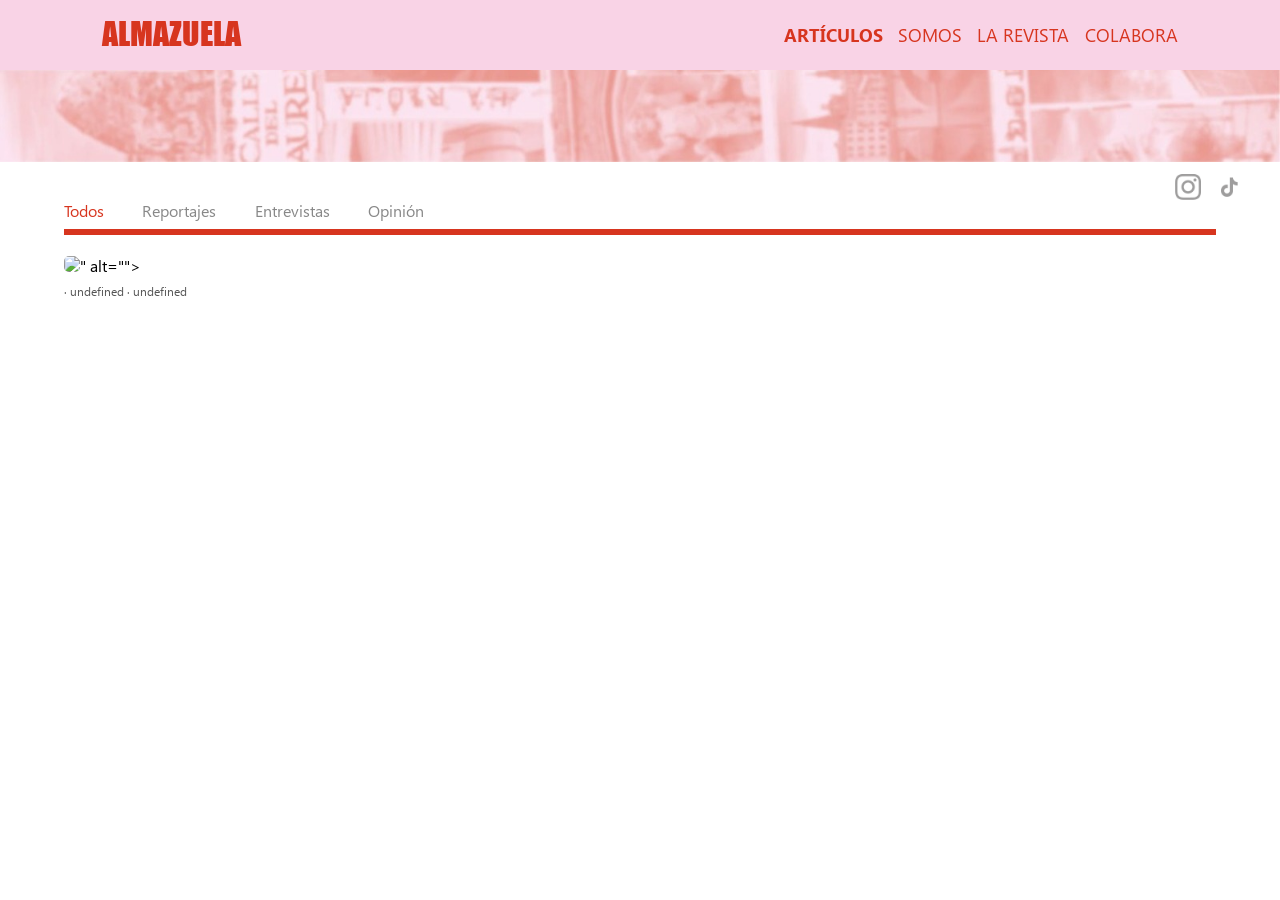
==== commit 3c061f79: "fotos" ====
--- a/index.html
+++ b/index.html
@@ -3,7 +3,9 @@
 <head> 
     <meta charset="UTF-8" />
     <meta name="viewport" content="width=device-width, initial-scale=1.0" /> 
-    <meta name="color-scheme" content="light">
+    <meta name="color-scheme" content="light only">
+    <meta name="supported-color-schemes" content="light">
+    
     <title>Almazuela</title> <link rel="stylesheet" href="css/styles.css" />
 
 </head>
@@ -51,4 +53,6 @@
     <script src="js/data.js"></script>
     <script src="js/articles.js"></script>
 
+
+
 </body>
--- a/css/styles.css
+++ b/css/styles.css
@@ -60,13 +60,18 @@
 }
 
 html {
-    color-scheme: only light;
+    color-scheme: light !important;
+    background-color: #ffffff !important;
 }
 
 html, body {
     forced-color-adjust: none !important;
     background-color: #ffffff !important;
     color: #000000 !important;
+}
+
+html, body, #root, main {
+    background: #ffffff !important;
 }
 
 *,
@@ -289,7 +294,7 @@
 }
 
 .article-title {
-    font-size: clamp(24px, 2vw, 36px);
+    font-size: clamp(28px, 2vw, 36px);
     font-weight: 700;
     margin-bottom: clamp(6px, 0.8vw, 10px);
 }
@@ -301,7 +306,7 @@
 }
 
 .article-subtitle {
-    font-size: clamp(18px, 1.6vw, 24px);
+    font-size: clamp(13px, 1.6vw, 16px);
     font-weight: 700;
     color: #D7351F;
     margin-bottom: clamp(10px, 1.2vw, 20px);
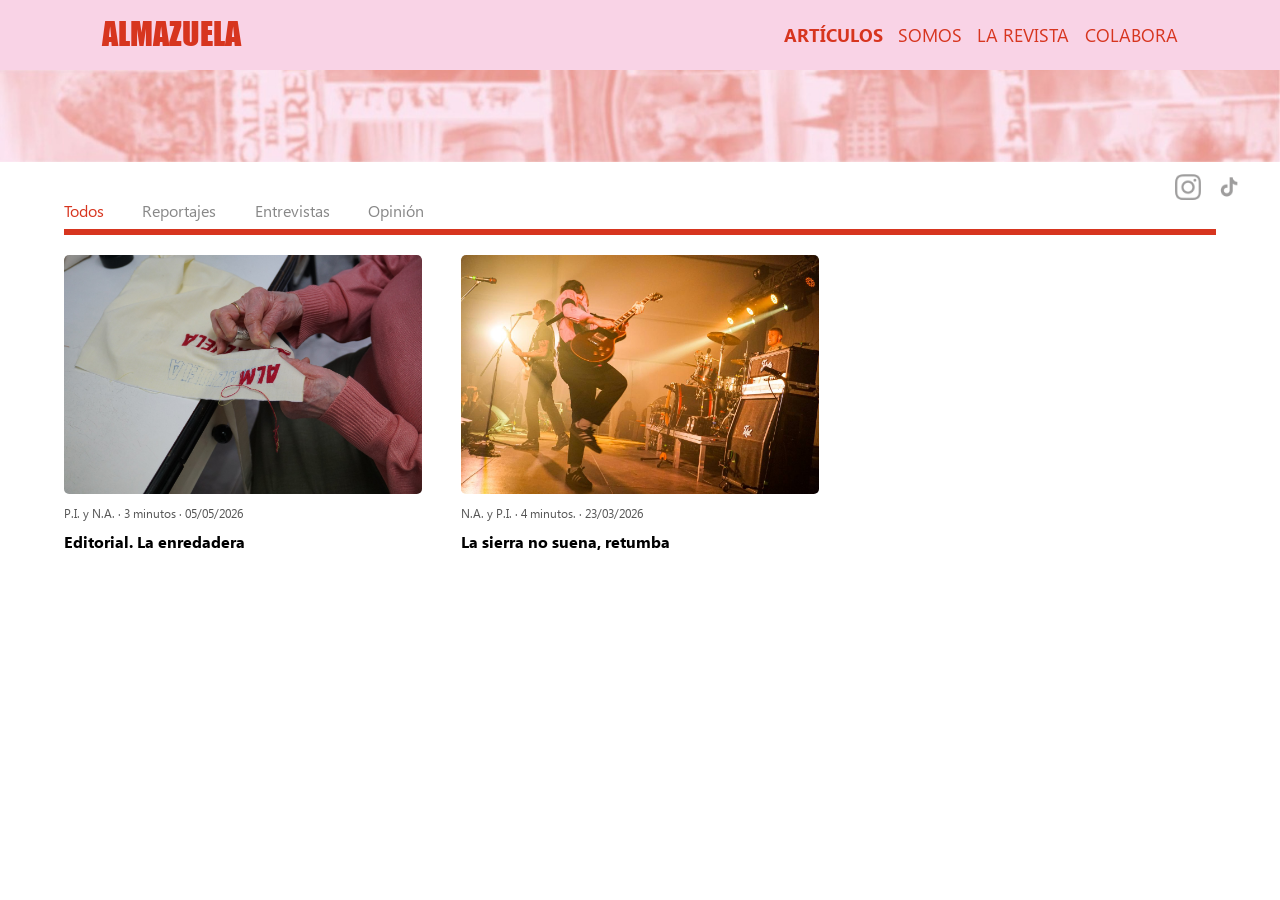
==== commit 8d73872c: "Add logo and fix filters" ====
--- a/index.html
+++ b/index.html
@@ -7,7 +7,7 @@
     <meta name="supported-color-schemes" content="light">
     
     <title>Almazuela</title> <link rel="stylesheet" href="css/styles.css" />
-
+    <link rel="icon" type="image/png" href="img/logo128.png">
 </head>
 <body>
     <header id="js-header">
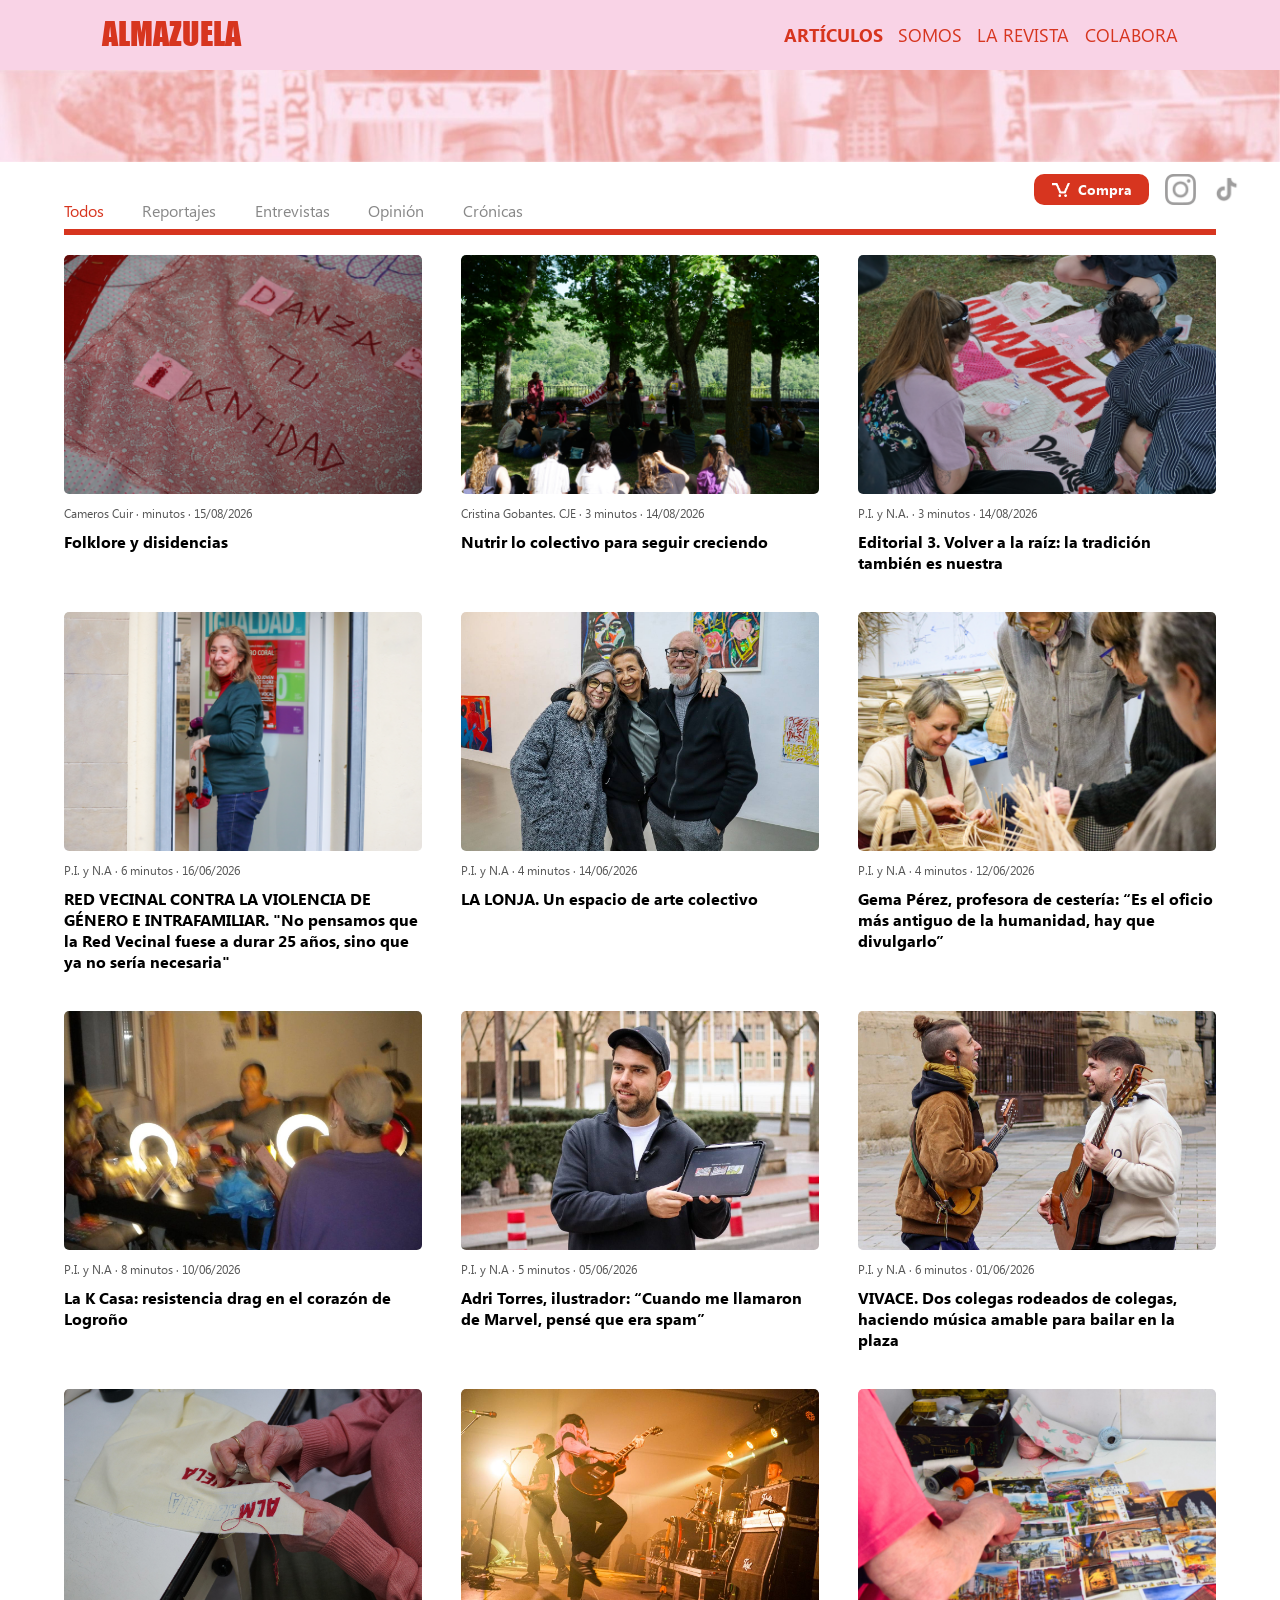
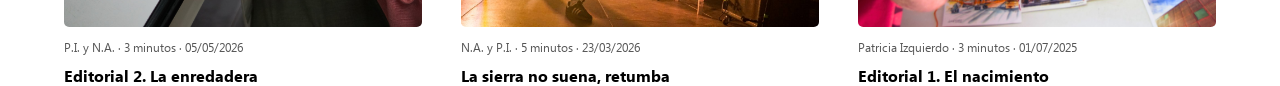
==== commit 484278ce: "Sept Additions -Button "Compra" -cronicas section added on articles csv and index.html -cursor point" ====
--- a/index.html
+++ b/index.html
@@ -30,6 +30,10 @@
         <img class="flag-img" src="img/Header.png" alt="flag"/>
 
         <div class="social-bar"> 
+            <a href="https://forms.gle/xrF73XdyJ59eAeHt8" class="shop-btn">
+                <img src="img/Shop.png" alt="Shop" class="shop-icon">
+                <span>Compra</span>
+            </a>
             <a href="https://www.instagram.com/almazuelarevista/" target="_blank">
                 <img src="img/Instagram.png" alt="Instagram" class="social-icon">
             </a>
@@ -45,6 +49,7 @@
         <button class="selector-btn" data-filter="reportajes">Reportajes</button>
         <button class="selector-btn" data-filter="entrevistas">Entrevistas</button>
         <button class="selector-btn" data-filter="opinion">Opinión</button>
+        <button class="selector-btn" data-filter="cronicas">Crónicas</button>
     </div>
 
     <div id="articles-container" class="articles-grid"></div>
--- a/css/styles.css
+++ b/css/styles.css
@@ -128,6 +128,7 @@
     all: inherit;         
     text-decoration: none;
     display: inline-block;
+    cursor: pointer;
 }
 
 
@@ -182,12 +183,15 @@
     right: clamp(10px, 3vw, 80px);
     margin-top: clamp(10px, 1vw, 20px);
     display: flex;
+    align-items: center;
     gap: clamp(10px, 1.2vw, 20px);
+    --bar-size: clamp(30px, 2.4vw, 44px);
 }
 
 .social-icon {
-    width: clamp(20px, 2vw, 35px);
-    height: clamp(20px, 2vw, 35px);
+    display: block;
+    width: var(--bar-size);
+    height: var(--bar-size);
     object-fit: contain;
     cursor: pointer;
     transition: transform 0.2s;
@@ -196,6 +200,37 @@
 
 .social-icon:hover {
     transform: scale(1.15);
+}
+
+.shop-btn {
+    display: flex;
+    align-items: center;
+    gap: clamp(6px, 0.6vw, 10px);
+    height: var(--bar-size);
+    background-color: #D7351F;
+    padding: 0 clamp(14px, 1.4vw, 22px);
+    border-radius: clamp(4px, 2vw, 10px);
+    text-decoration: none;
+    transition: background-color 0.2s, transform 0.2s;
+}
+
+.shop-btn:hover {
+    background-color: #b62c19;
+    transform: scale(1.05);
+}
+
+.shop-btn span {
+    font-family: "SegoeCustom";
+    font-weight: 700;
+    font-size: clamp(14px, 0.9vw, 18px);
+    color: #fcfcfc;
+    line-height: 1;
+}
+
+.shop-icon {
+    width: clamp(16px, 1.4vw, 24px);
+    height: clamp(16px, 1.4vw, 24px);
+    object-fit: contain;
 }
 
 /* --------------------------------------------- */
@@ -331,6 +366,102 @@
 }
 
 /* --------------------------------------------- */
+/* CAROUSEL */
+/* --------------------------------------------- */
+
+.carousel {
+    position: relative;
+    width: 100%;
+    max-width: clamp(200px, 16vw, 420px);
+    margin: clamp(10px, 1.2vw, 20px) auto 0;
+    user-select: none;
+}
+
+.carousel-track {
+    position: relative;
+    width: 100%;
+}
+
+.carousel-slide {
+    display: none;
+    flex-direction: column;
+    align-items: center;
+}
+
+.carousel-slide.active {
+    display: flex;
+}
+
+.carousel-slide img {
+    width: 100%;
+    height: auto;
+    border-radius: clamp(2px, 0.4vw, 6px);
+    object-fit: cover;
+    transition: opacity 0.3s ease;
+}
+
+.carousel-caption {
+    font-size: clamp(12px, 0.8vw, 14px);
+    font-style: italic;
+    color: #555;
+    margin-top: clamp(4px, 0.5vw, 8px);
+    text-align: center;
+    font-family: "SegoeCustom", sans-serif;
+}
+
+.carousel-btn {
+    position: absolute;
+    top: 40%;
+    transform: translateY(-50%);
+    background: rgba(215, 53, 31, 0.75);
+    border: none;
+    color: #fff;
+    font-size: clamp(18px, 1.5vw, 28px);
+    width: clamp(24px, 2vw, 36px);
+    height: clamp(24px, 2vw, 36px);
+    border-radius: 50%;
+    cursor: pointer;
+    display: flex;
+    align-items: center;
+    justify-content: center;
+    transition: background 0.2s;
+    z-index: 2;
+    line-height: 1;
+}
+
+.carousel-btn:hover {
+    background: #D7351F;
+}
+
+.carousel-prev { left: clamp(-14px, -1.2vw, -20px); }
+.carousel-next { right: clamp(-14px, -1.2vw, -20px); }
+
+.carousel-dots {
+    display: flex;
+    justify-content: center;
+    gap: clamp(5px, 0.5vw, 8px);
+    margin-top: clamp(6px, 0.8vw, 10px);
+}
+
+.carousel-dot {
+    width: clamp(6px, 0.5vw, 9px);
+    height: clamp(6px, 0.5vw, 9px);
+    border-radius: 50%;
+    background: #ccc;
+    cursor: pointer;
+    transition: background 0.2s;
+}
+
+.carousel-dot.active {
+    background: #D7351F;
+}
+
+.article-carousel {
+    max-width: 100%;
+    margin: clamp(10px, 1.5vw, 20px) auto clamp(4px, 0.6vw, 8px);
+}
+
+/* --------------------------------------------- */
 /* MAGAZINE */
 /* --------------------------------------------- */
 
@@ -467,8 +598,8 @@
 .team-section {
     width: 100%;
     margin: clamp(40px, 4vw, 60px) auto clamp(80px, 8vw, 120px);
-    display: flex;
-    justify-content: space-between;
+    display: grid;
+    grid-template-columns: repeat(4, 1fr);
     gap: clamp(20px, 3vw, 40px);
 }
 
@@ -483,7 +614,7 @@
 }
 
 .team-member {
-    width: 33%;
+    width: 100%;
     text-align: center;
     font-family: "SegoeCustom";
 }
@@ -541,6 +672,18 @@
 /* --------------------------------------------- */
 /* MOBILE BREAKPOINT */
 /* --------------------------------------------- */
+
+@media (max-width: 1000px)
+{
+    .social-bar {
+        position: static;
+        display: flex;          
+        justify-content: flex-end;
+        margin-top: clamp(10px, 3vw, 20px);
+        width: 100%;
+        padding-right: clamp(10px, 3vw, 20px);
+    }
+}
 
 @media (max-width: 900px) {
 
@@ -574,15 +717,6 @@
         line-height: 1.4;
     }
 
-    .social-bar {
-        position: static;
-        display: flex;          
-        justify-content: flex-end;
-        margin-top: clamp(10px, 3vw, 20px);
-        width: 100%;
-        padding-right: clamp(10px, 3vw, 20px);
-    }
-
     .flag {
         margin-top: clamp(70px, 8vw, 100px);
     }
@@ -602,14 +736,11 @@
     }
 
     .team-section {
-        flex-direction: row;
-        justify-content: center;
-        gap: clamp(10px, 3vw, 20px);
-        align-items: flex-start; 
+        grid-template-columns: repeat(2, 1fr);
     }
 
     .team-member {
-        width: 33%;
+        width: 100%;
         text-align: center;
         display: flex;
         flex-direction: column;
